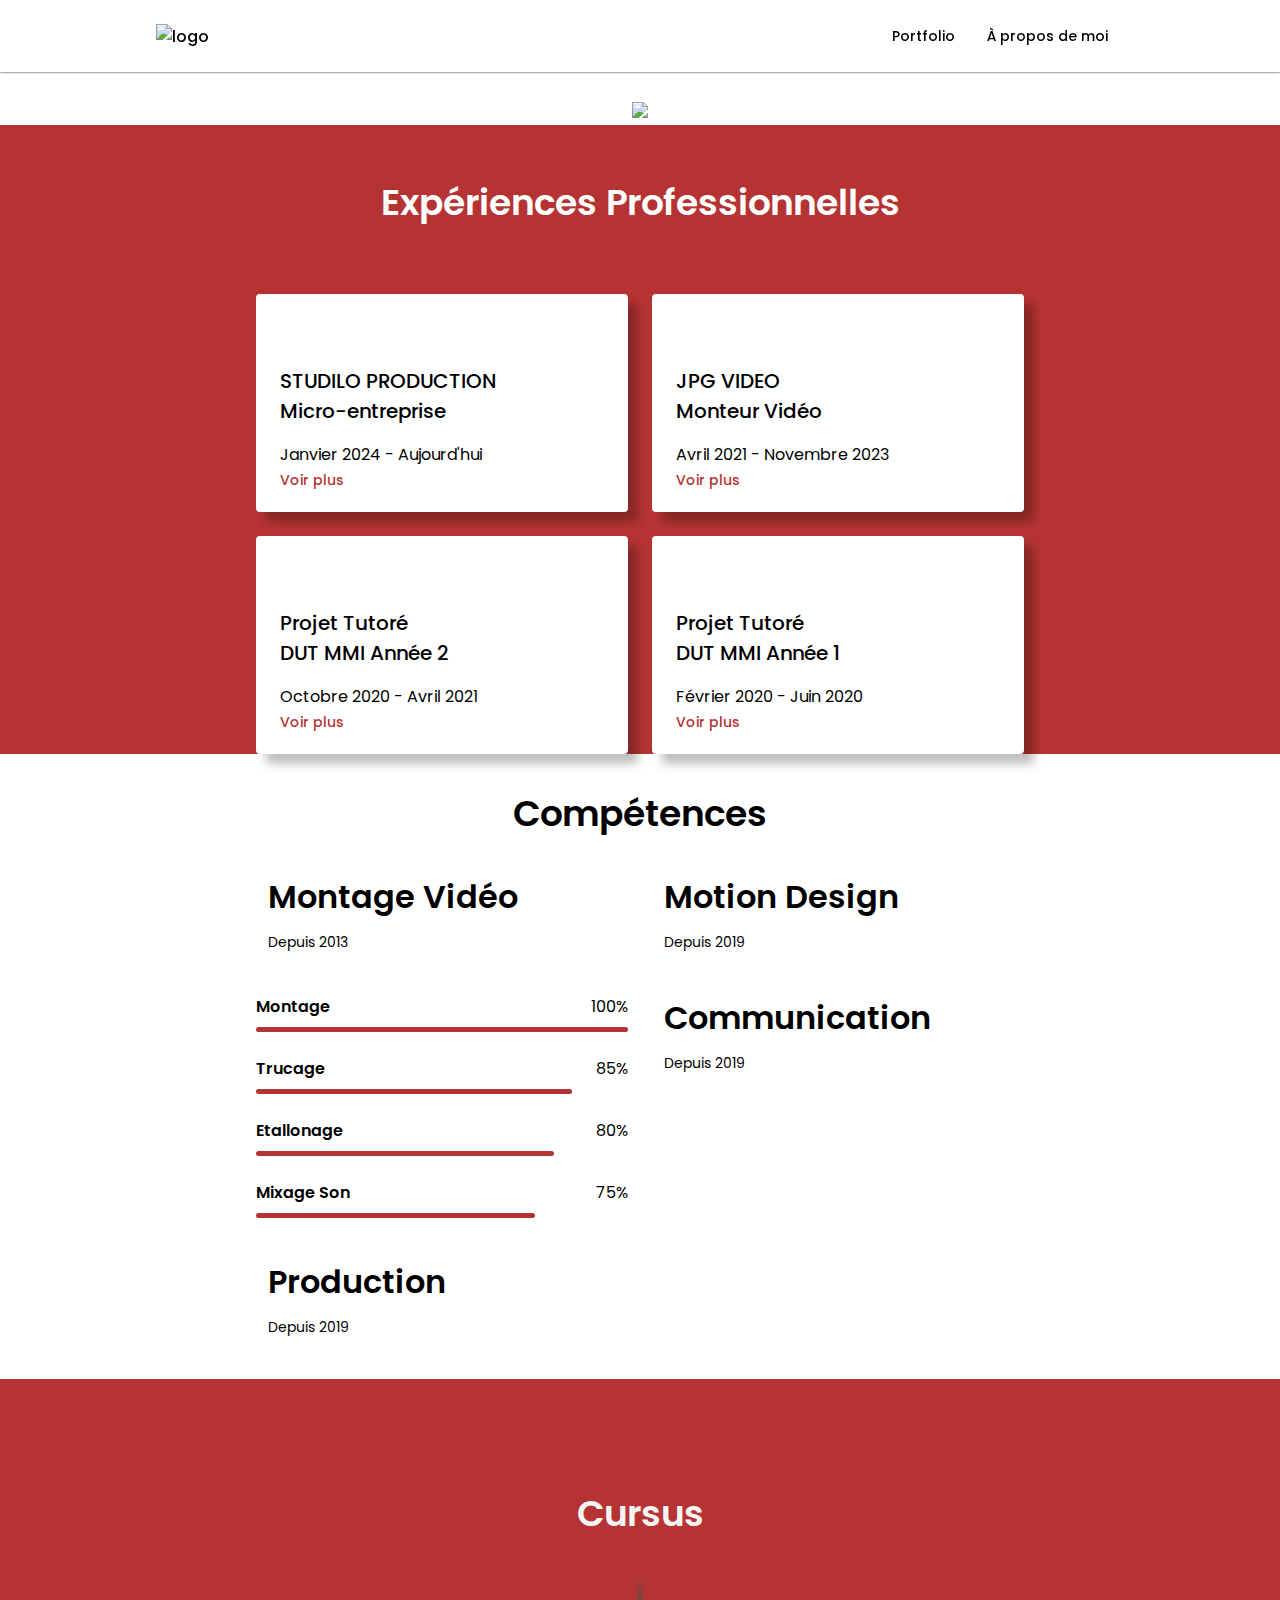
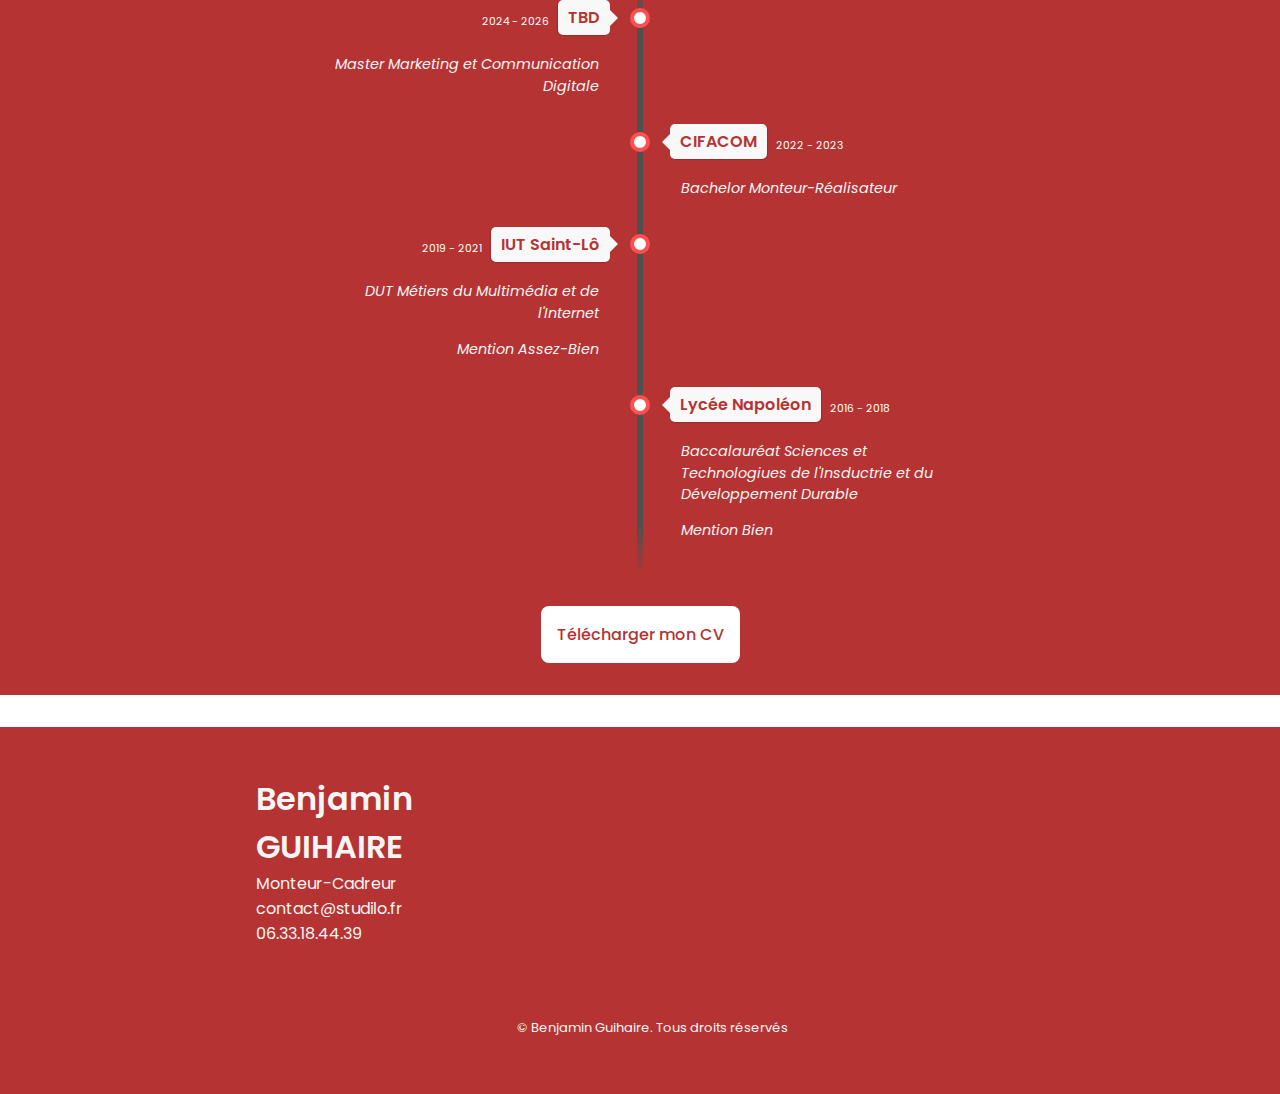
==== Apropos.html @ ee49d848 "Add files via upload" ====
<!DOCTYPE html>
    <html lang="en">
    <head>
        <meta charset="UTF-8">
        <meta name="viewport" content="width=device-width, initial-scale=1.0">

        <!--==================== UNICONS ====================-->
        <link rel="stylesheet" href="https://unicons.iconscout.com/release/v4.0.0/css/line.css">
        <link rel="shortcut icon" href="assets/img/G%20png.png">
        <!--==================== SWIPER CSS ====================-->
        <link rel="stylesheet" href="assets/css/swiper-bundle.min.css">
        
        <!--==================== CSS ====================-->
        <link rel="stylesheet" href="assets/css/styles.css">

        <title>Benjamin GUIHAIRE</title>
        <meta name="google-site-verification" content="3dPWBVXXJcihl1GOWgWyVdkWzrX-aEIt9jBqLULR-B0" />
    </head>
    <body>
        <!--==================== HEADER ====================-->
        <header class="header" id="header">
            <nav class="nav container">
                
                <a href="index.html" class="nav__logo"><img src="assets/img/G%20noir.png" alt="logo" width=15% height=15%></a>

                <div class="nav__menu" id="nav-menu">
                    <ul class="nav__list grid">
                    <li class="nav__item">
                        <a href="index.html" class="nav__link">
                            <i class="uil uil-file-alt nav__icon"></i> Portfolio
                        </a>
                    </li> 
                    <li class="nav__item">
                        <a href="Apropos.html" class="nav__link">
                            <i class="uil uil-flask nav__icon"></i> À propos de moi
                        </a>
                    </li>       
                    </ul>
                    <i class="uil uil-times nav__close" id="nav-close"></i>
                </div>

                <div class="nav__btns">
                    <div class="nav__toggle" id="nav-toggle">
                        <i class="uil uil-apps"></i>
                    </div>
                </div>
            </nav>
        </header>

        <!--==================== MAIN ====================-->
        <main class="main"> 
            <!--==================== HOME ====================-->
            
            <section class="home section" id="home">
                <div class="home__img">
                    <img src="assets/img/BANNIERE%20ROUGE%202.png"/>  
                </div>
            </section>
             <!--==================== EXPERIENCE ====================-->
            <section class="experience__section" id="experiences">
            </section>
            <section class="experience__section__2" id="exp" style="padding-top: 50px;">
                <h2 class="experience__section__title">Expériences Professionnelles </h2>
                <span class="section__subtitle"> </span>
                <div class="experiences__container container grid">
                    <!--================ EXP1 =================-->
                    
                    <div class="experiences__content">
                        <div>
                            <i class="uil uil-desktop experiences__icon"></i>
                            <h3 class="experiences__title">STUDILO PRODUCTION <br>Micro-entreprise</h3>
                            <span class="experiences__title2">Janvier 2024 - Aujourd'hui</span>
                        </div>
                        
                        <span class="button button--flex button--small button--link experiences__button">
                        Voir plus
                            <i class="uil uil-arrow-right button__icon"></i>
                        </span>
                        
                        <div class="experiences__modal">
                            <div class="experiences__modal-content">
                            <h4 class="experiences__modal-title">
                                STUDILO PRODUCTION</h4>
                            <i class="uil uil-times experiences__modal-close"></i>
                                
                            <ul class="experience__modal-experiences grid">
                            
                                <li class="experience__modal-experiences">
                                    <i class="uil uil-bag experiences__modal-icon"></i>Activité
                                    <p>&emsp;• Développement de mon auto-entreprise axé sur les réalisations
                                    <p>&emsp;&ensp;&nbsp;audiovisuelles pour les entreprises et institutions</p>    
                                    
                                </li>
                                <li class="experience__modal-expreriences">
                                    <i class="uil uil-clipboard-alt experiences__modal-icon"></i>Mes Prestations
                                    
                                    <p>&emsp;• Montage Vidéo</p>
                                    <p>&emsp;&emsp;(Dérushage, Montage, Étalonnage, Mixage...)</p>
                                    <p>&emsp;</p>
                                    <p>&emsp;• Cadrage et Prise Son</p>
                                    <p>&emsp;</p>
                                    <p>&emsp;• Animation en Motion Design</p>
                                    <p>&emsp;&emsp;(Vidéo, Transition, Logo)</p>
                                    <p>&emsp;</p>
                                    <p>&emsp;• Vidéos et Sites 360°</p>
                                    <p>&emsp;&emsp;(Assemblage, Montage, Étalonnage)...</p>
                                    <p>&emsp;</p>
                                    <p>&emsp;• Retouches Photos et Vidéos</p>
                                </li>
                                <li class="experience__modal-expreriences">
                                    <div>
                                     <a href="https://www.linkedin.com/company/studilo-production/?viewAsMember=true" target="_blank"> <button class="button button--flex"> STUDILO</button></a>
                                    </div>
                                </li>
                            </ul> 
                            </div>
                        </div>
                        
                    </div>   
                    
                    <!--================ EXP2 =================-->
                    <div class="experiences__content">
                        <div>
                            <i class="uil uil-film experiences__icon"></i>
                            <h3 class="experiences__title">JPG VIDEO<br>Monteur Vidéo</h3>
                            <span class="experiences__title2">Avril 2021 - Novembre 2023</span>
                        </div>
                        
                        <span class="button button--flex button--small button--link experiences__button">
                        Voir plus
                            <i class="uil uil-arrow-right button__icon"></i>
                        </span>
                        
                        <div class="experiences__modal">
                            <div class="experiences__modal-content">
                            <h4 class="experiences__modal-title">
                                Monteur Vidéo <br> JPG VIDEO</h4>
                            <i class="uil uil-times experiences__modal-close"></i>
                                
                            <ul class="experience__modal-experiences grid">
                                <li class="experience__modal-experiences">
                                    <i class="uil uil-user experiences__modal-icon"></i>Entreprise
                                    <p>&emsp;• JPG VIDEO</p> 
                                </li>
                                <li class="experience__modal-experiences">
                                    <i class="uil uil-bag experiences__modal-icon"></i>Activité de l'entreprise
                                    <p>&emsp;• Conseil en conception et de réalisation de contenus audiovisuels</p> 
                                    <p>&emsp;&ensp;&nbsp;pour les entreprises, les fondations et les collectivités.</p>
                                </li>
                                <li class="experience__modal-experiences">
                                    <i class="uil uil-clipboard-alt experiences__modal-icon"></i>Mes Rôles
                                    
                                    <p>&emsp;• Responsable des projets de vidéo 360°</p>
                                    <p>&emsp;• Monteur Vidéo</p>
                                    <p>&emsp;• Monteur Truquiste</p>
                                    <p>&emsp;• Motion Designer</p>
                                    <p>&emsp;• Assistant de Production</p>
                                    <p>&emsp;• Photographe Retoucheur</p>
                                </li>
                                <li class="experience__modal-expreriences">
                                    <div>
                                     <a href="https://www.jpgvideo.com/" target="_blank"> <button class="button button--flex">JPG VIDEO</button></a>
                                    </div>
                                </li>
                            </ul> 
                            </div>
                        </div>
                        
                    </div>
                     
                    <!--================ EXP3 =================-->
                    <div class="experiences__content">
                        <div>
                            <i class="uil uil-award experiences__icon"></i>
                            <h3 class="experiences__title">Projet Tutoré  <br>DUT MMI Année 2</h3>
                            <span class="experiences__title2">Octobre 2020 - Avril 2021</span>
                        </div>
                        <span class="button button--flex button--small button--link experiences__button">
                        Voir plus
                            <i class="uil uil-arrow-right button__icon"></i>
                        </span>
                        
                        <div class="experiences__modal">
                            <div class="experiences__modal-content">
                            <h4 class="experiences__modal-title">
                                Projet Tuturé <br> DUT MMI2</h4>
                            <i class="uil uil-times experiences__modal-close"></i>
                                
                            <ul class="experience__modal-experiences grid">
                                <li class="experience__modal-experiences">
                                    <i class="uil uil-user experiences__modal-icon"></i>Client
                                    <p>&emsp;• Université de Caen - Normandie, France</p>
                                    <p>&emsp;• Université de Belgrade, Serbie</p>
                                    <p>&emsp;• Université de Skopje, Macédoine du Nord</p>
                                    <p>&emsp;• l'ALDA de Skopje, Macédoine du Nord</p>
                                </li>
                                <li class="experience__modal-experiences">
                                    <i class="uil uil-bookmark experiences__modal-icon"></i>Projet
                                    <p>&emsp;• Developing Applied Foreign Language Skills (DAFLS)</p>
                                </li>
                                <li class="experience__modal-experiences">
                                    <i class="uil uil-clipboard-alt experiences__modal-icon"></i>Mes Rôles
                                    <p>&emsp;• Monteur Vidéo</p>
                                    <p>&emsp;• Motion Designer</p>
                                </li>
                                <li class="experience__modal-expreriences">
                                    <div>
                                     <a href="https://www.alda-europe.eu/fr/developing-applied-foreign-language-skills/" target="_blank"> <button class="button button--flex">DAFLS</button></a>
                                    </div>
                                </li>
                            </ul> 
                            </div>
                        </div>
                        
                    </div> 
                    <!--================ EXP4 =================-->
                    <div class="experiences__content">
                        <div>
                            <i class="uil uil-award-alt experiences__icon"></i>
                            <h3 class="experiences__title">Projet Tutoré <br>DUT MMI Année 1</h3>
                            <span class="experiences__title2">Février 2020 - Juin 2020</span>
                        </div>
                        
                        <span class="button button--flex button--small button--link experiences__button">
                        Voir plus
                            <i class="uil uil-arrow-right button__icon"></i>
                        </span>
                        
                        <div class="experiences__modal">
                            <div class="experiences__modal-content">
                            <h4 class="experiences__modal-title">
                                Projet Tutoré <br> DUT MMI Année 1</h4>
                            <i class="uil uil-times experiences__modal-close"></i>
                                
                            <ul class="experience__modal-experiences grid">
                                <li class="experience__modal-experiences">
                                    <i class="uil uil-bookmark experiences__modal-icon"></i>Projet
                                    <p>&emsp;• Création d'une Agence de Communication fictive</p>
                                </li>
                                <li class="experience__modal-experiences">
                                    <i class="uil uil-user experiences__modal-icon"></i>Entreprise
                                    <p>&emsp;• SIDEKICK</p> 
                                </li>
                                <li class="experience__modal-experiences">
                                    <i class="uil uil-clipboard-alt experiences__modal-icon"></i>Mon Rôle
                                    <p>&emsp;• Chef de Projet</p>
                                    <p>&emsp;• Monteur Vidéo</p>
                                    <p>&emsp;• Motion Designer</p>
                                    <p>&emsp;• Infographiste</p>
                                </li>
                                <li class="experience__modal-expreriences">
                                    <div>
                                     <a href="https://www.youtube.com/watch?v=nSsGCMcbLfk" target="_blank"> <button class="button button--flex">SIDEKICK</button></a>
                                    </div>
                                </li>
                                
                            </ul> 
                            </div>
                        </div>
                        
                    </div> 
                </div>
            </section> 

           
            <!--==================== SKILLS ====================-->
    
               
                <section class="skills section" id="skills">   
                </section>
            
                 <section>
                    <h2 class="section__title">Compétences</h2>
                </section>
                <section>
                    <div class="skills__container container grid">
                        <div>
                            <!--==================== SKILLS  1====================-->
                            <div class="skills__content skills__open">
                                <div class="skills__header">
                                    <i class="uil uil-airplay skills__icon"></i>

                                    <div>
                                        <h1 class="skills__titles">Montage Vidéo</h1>
                                        <span class="skills__subtitle">Depuis 2013</span>
                                    </div>
                                    <i class="uil uil-angle-down skills__arrow"></i>
                                </div>

                                <div class="skills__list grid">
                                    <div class="skills__data">
                                        <div class="skills__titles">
                                            <h3 class="skills__name">Montage</h3>
                                            <span class="skills__number">100%</span>
                                        </div>
                                        <div class="skills__bar">
                                            <span class="skills__percentage skills__montage"></span>
                                        </div>
                                    </div>
                                    
                                    <div class="skills__data">
                                        <div class="skills__titles">
                                            <h3 class="skills__name">Trucage</h3>
                                            <span class="skills__number">85%</span>
                                        </div>
                                        <div class="skills__bar">
                                            <span class="skills__percentage skills__trucage"></span>
                                        </div>
                                    </div>
                                    
                                    <div class="skills__data">
                                        <div class="skills__titles">
                                            <h3 class="skills__name">Etallonage</h3>
                                            <span class="skills__number">80%</span>
                                        </div>
                                        <div class="skills__bar">
                                            <span class="skills__percentage skills__etallo"></span>
                                        </div>
                                    </div>
                                    
                                    <div class="skills__data">
                                        <div class="skills__titles">
                                            <h3 class="skills__name">Mixage Son</h3>
                                            <span class="skills__number">75%</span>
                                        </div>
                                        <div class="skills__bar">
                                            <span class="skills__percentage skills__mixson"></span>
                                        </div>
                                    </div>
                                </div>
                            </div>
                            
                            
                            
     <!--==================== SKILLS  2====================-->
                            
                            <div class="skills__content skills__close">
                                <div class="skills__header">
                                    <i class="uil uil-camera skills__icon"></i>

                                    <div>
                                        <h1 class="skills__titles">Production</h1>
                                        <span class="skills__subtitle">Depuis 2019</span>
                                    </div>
                                    <i class="uil uil-angle-down skills__arrow"></i>
                                </div>

                                <div class="skills__list grid">
                                     <div class="skills__data">
                                        <div class="skills__titles">
                                            <h3 class="skills__name">Réalisation</h3>
                                            <span class="skills__number">85%</span>
                                        </div>
                                        <div class="skills__bar">
                                            <span class="skills__percentage skills__real"></span>
                                        </div>
                                    </div>
                                    
                                    <div class="skills__data">
                                        <div class="skills__titles">
                                            <h3 class="skills__name">Prise Son</h3>
                                            <span class="skills__number">90%</span>
                                        </div>
                                        <div class="skills__bar">
                                            <span class="skills__percentage skills__son"></span>
                                        </div>
                                    </div>

                                    <div class="skills__data">
                                        <div class="skills__titles">
                                            <h3 class="skills__name">Cadrage</h3>
                                            <span class="skills__number">80%</span>
                                        </div>
                                        <div class="skills__bar">
                                            <span class="skills__percentage skills__vid"></span>
                                        </div>
                                    </div>

                                     <div class="skills__data">
                                        <div class="skills__titles">
                                            <h3 class="skills__name">Éclairage</h3>
                                            <span class="skills__number">80%</span>
                                        </div>
                                        <div class="skills__bar">
                                            <span class="skills__percentage skills__lum"></span>
                                        </div>
                                    </div>
                                </div>
                            </div>
                        </div>
                        
      <!--==================== SKILLS  3====================-->
                        
                        <div>
                             <div class="skills__content skills__close">
                                <div class="skills__header">
                                    <i class="uil uil-edit-alt skills__icon"></i>

                                    <div>
                                        <h1 class="skills__titles">Motion Design</h1>
                                        <span class="skills__subtitle">Depuis 2019</span>
                                    </div>
                                    <i class="uil uil-angle-down skills__arrow"></i>
                                </div>

                                <div class="skills__list grid">
                                    <div class="skills__data">
                                        <div class="skills__titles">
                                            <h3 class="skills__name">Illustration Web</h3>
                                            <span class="skills__number">90%</span>
                                        </div>
                                        <div class="skills__bar">
                                            <span class="skills__percentage skills__ill"></span>
                                        </div>
                                    </div>

                                    <div class="skills__data">
                                        <div class="skills__titles">
                                            <h3 class="skills__name">Vectorisation</h3>
                                            <span class="skills__number">90%</span>
                                        </div>
                                        <div class="skills__bar">
                                            <span class="skills__percentage skills__vecto"></span>
                                        </div>
                                    </div>

                                    <div class="skills__list grid">
                                    <div class="skills__data">
                                        <div class="skills__titles">
                                            <h3 class="skills__name">Animation</h3>
                                            <span class="skills__number">75%</span>
                                        </div>
                                        <div class="skills__bar">
                                            <span class="skills__percentage skills__anim"></span>
                                        </div>
                                    </div>
                                </div>
                            </div>
                            </div>
    <!--==================== SKILLS  4 ====================-->
                        
                        <div>
                             <div class="skills__content skills__close">
                                <div class="skills__header">
                                    <i class="uil uil-phone-volume skills__icon"></i>

                                    <div>
                                        <h1 class="skills__titles">Communication</h1>
                                        <span class="skills__subtitle">Depuis 2019</span>
                                    </div>
                                    <i class="uil uil-angle-down skills__arrow"></i>
                                </div>

                                <div class="skills__list grid">
                                    <div class="skills__data">
                                        <div class="skills__titles">
                                            <h3 class="skills__name">Rédaction</h3>
                                            <span class="skills__number">95%</span>
                                        </div>
                                        <div class="skills__bar">
                                            <span class="skills__percentage skills__redac"></span>
                                        </div>
                                    </div>

                                    <div class="skills__data">
                                        <div class="skills__titles">
                                            <h3 class="skills__name">Community Manager</h3>
                                            <span class="skills__number">90%</span>
                                        </div>
                                        <div class="skills__bar">
                                            <span class="skills__percentage skills__cmtymang"></span>
                                        </div>
                                    </div>

                                    <div class="skills__list grid">
                                    <div class="skills__data">
                                        <div class="skills__titles">
                                            <h3 class="skills__name">Relation Client</h3>
                                            <span class="skills__number">85%</span>
                                        </div>
                                        <div class="skills__bar">
                                            <span class="skills__percentage skills__rela"></span>
                                        </div>
                                    </div>
                                </div>
                            </div>
                            </div>
                        </div>
                     </div>
                        
                        
                    </div>
                </section>

             <!--==================== ABOUT ====================-->
            <section class="about section" id="about">
               <span class="skills__subtitle"> </span>
                <h5 class="section__title">Mon </h5>
                <h2 class="section__title">Cursus</h2>
                

                
                    <!-- The Timeline -->

            <ul class="timeline">

                <!-- Item 0 -->
                <li>
                    <div class="direction-l">
                        <div class="flag-wrapper">
                            
                            <span class="flag"> TBD </span></a>
                            <span class="time-wrapper"><span class="time">2024 - 2026</span></span>
                        </div>
                        <div class="desc">Master Marketing et Communication Digitale </div>
                    </div>
                </li>
                
                
                <!-- Item 1 -->
                <li>
                    <div class="direction-r">
                        <div class="flag-wrapper">
                            <a href="https://www.cifacom.com/" target="_blank">
                            <span class="flag"> CIFACOM </span></a>
                            <span class="time-wrapper"><span class="time">2022 - 2023</span></span>
                        </div>
                        <div class="desc">Bachelor Monteur-Réalisateur</div>
                    </div>
                </li>
            
                <!-- Item 2 -->
                <li>
                    <div class="direction-l">
                        <div class="flag-wrapper" >
                            <a href="https://www.stlo.unicaen.fr/mmi/" target="_blank"><span class="flag" >IUT Saint-Lô</span></a>
                            <span class="time-wrapper"><span class="time">2019 - 2021</span></span>
                        </div>
                        <div class="desc">DUT Métiers du Multimédia et de l'Internet</div>
                        <div class="desc">Mention Assez-Bien </div>
                    </div>
                </li>

                <!-- Item 3 -->
                <li>
                    <div class="direction-r">
                        <div class="flag-wrapper">
                            <a href="https://napoleon.etab.ac-caen.fr/" target="_blank"><span class="flag" >Lycée Napoléon</span></a>
                            <span class="time-wrapper"><span class="time">2016 - 2018</span></span>
                        </div>
                        <div class="desc">Baccalauréat Sciences et Technologiues de l'Insductrie et du Développement Durable</div>
                        <div class="desc">Mention Bien</div>
                    </div>
                </li>
                            
                
            
            </ul>

            <div class="about__buttons" id="boutoncv">
                <a download="" target="_blank" href="assets/pdf/CV%20BENJAMIN%20GUIHAIRE.pdf"  class="button button--flex">
                   Télécharger mon CV<i class="uil uil-file-download"></i>
               </a>
            </div>
            
                
            </section>
   
           
            <!--==================== FOOTER ====================-->
    <section class="contact section" id="contact" style="padding-bottom: 0px;">
        <footer class="footer">
            <div class="footer__bg">
                <div class="footer__container container grid">
                    <div>
                        <h1 class="footer__title">Benjamin GUIHAIRE</h1>
                        <span class="footer__subtitle">Monteur-Cadreur</span><br>
                        <span class="footer__subtitle">contact@studilo.fr</span><br>
                        <span class="footer__subtitle">06.33.18.44.39</span>
                    </div>

                    <ul class="footer__links"></ul>
                    <div class="footer__socials">
                        <a href="https://www.linkedin.com/in/benjamin-guihaire-%F0%9F%8E%AC-015bab1bb/" class="footer__social" target="_blank"><i class="uil uil-linkedin"></i></a>
                        <a href="https://www.youtube.com/channel/UCb7pRp6qqzzgI3dgCFYlT8A" class="footer__social" target="_blank"><i class="uil uil-youtube"></i></a>
                        
                    </div>
                </div>
                <p class="footer__copy">&#169; Benjamin Guihaire. Tous droits réservés </p>
            </div>
        </footer>
    </section>
</main>
        <!--==================== SCROLL TOP ====================-->
        

        <!--==================== SWIPER JS ====================-->
        <script src="assets/js/swiper-bundle.min.js"></script>

        <!--==================== MAIN JS ====================-->
        <script src="assets/js/main.js"></script>
    </body>
</html>
---- assets/css/styles.css ----
/*==================== GOOGLE FONTS ====================*/
 
@import url('https://fonts.googleapis.com/css2?family=Poppins:wght@400;500;600&display=swap');


/*==================== VARIABLES CSS ====================*/
:root {
    --header-height: 3rem ;

    /*========== Colors ==========*/
    /* Change favorite color */
    --hue-color: rgb(181, 51, 51);
    /* HSL color mode */
    --first-color: rgb(181, 51, 51);
    --first-color-second:  hsl(var(--hue-color), 69%, 61%);
    --first-color-alt: rgb(250,51,51);
    --first-color-lighter: hsl(var(--hue-color), 92%, 85%);
    --title-color: hsl(var(--hue-color), 8%, 15%);
    --text-color: hsl(var(--hue-color), 8%, 45%);
    --text-color-light: hsl(var(--hue-color), 8%, 65%);
    --input-color: hsl(var(--hue-color), 70%, 96%);
    --body-color: hsl(var(--hue-color), 60%, 9%);
    --container-color: #fff;

    /*========== Font and typography ==========*/
    --body-font: 'Poppins', sans-serif;;

    /* .5rem = 8px, 1rem = 16px, 1.5rem = 24px ... */
    --big-font-size: 2rem;
    --h1-font-size: 1.5rem;
    --h2-font-size: 1.25rem;
    --h3-font-size: 1.125rem;
    --normal-font-size: .938rem;
    --small-font-size: .813rem;
    --smaller-font-size: .75rem;

    /*========== Font weight ==========*/
    --font-medium: 500;
    --font-semi-bold: 600;

    /*========== Margenes Bottom ==========*/
    /* .25rem = 4px, .5rem = 8px, .75rem = 12px ... */
    --mb-0-25: .25rem;
    --mb-0-5: .5rem;
    --mb-0-75: .75rem;
    --mb-1: 1rem;
    --mb-1-5: 1.5rem;
    --mb-2: 2rem;
    --mb-2-5: 2.5rem;
    --mb-3: 3rem;

    /*========== z index ==========*/
    --z-tooltip: 10;
    --z-fixed: 100;
    --z-modal: 1000;
}

/* Font size for large devices */
@media screen and (min-width: 968px) {
    :root {
        --big-font-size: 3rem;
        --h1-font-size: 2.25rem;
        --h2-font-size: 1.5rem;
        --h3-font-size: 1.25rem;
        --normal-font-size: 1rem;
        --small-font-size: .875rem;
        --smaller-font-size: .813rem;
    }
}

/*========== Variables Dark theme ==========*/


/*========== Button Dark/Light ==========*/


/*==================== BASE ====================*/
*{
    box-sizing: border-box;
    padding: 0;
    margin: 0;
}

html {
    scroll-behavior: smooth;
}

body {
    margin: 0 0 var(--header-height)0;
    font-family: var(--body-font);
    font-size: var (--normal-font-size);
    background-color: var(--body-color);
    color: var(--text-color);
}

h1,h2,h3,h4 {
    color: var(--title-color);
    font-weight: var(--font-semi-bold);
}

h5 {
    color: rgb(151, 51, 51, 0)
    
}

h6 {
    color: rgb(151, 51, 51, 0)
}

ul {
    list-style: none ;
}



img {
    max-width: 100%;
    height: auto;
}

/*==================== REUSABLE CSS CLASSES ====================*/
.section{
    padding: 2rem 0 4rem;
}

.section__title{
    font-size: var(--h1-font-size);
}

.section__subtitle{
    display: block;
    font-size: var(--small-font-size);
    margin-bottom: var(--mb-3);
}

.section__title,
.section__subtitle{
    text-align: center;
}
/*==================== LAYOUT ====================*/
.container{
    max-width: 768px;
    margin-left: var(--mb-1-5);
    margin-right: var(--mb-1-5);
}

.grid{
    display: grid;
    gap: 1.5rem;
}

.header {
    width: 100%;
    position: fixed;
    bottom: 0%;
    left: 0;
    z-index: var(--z-fixed);
    background-color: white;
}
/*==================== NAV ====================*/
.nav{
    max-width: 968px;
    height: var(--header-height);
    display: flex;
    justify-content: space-between;
    align-items: center;
}


.nav__logo,
.nav__toggle {
    color: var(--title-color);
    font-weight: var(--font-medium);
}

.nav__logo:hover {
    color: var(--first-color);
}

.nav__toggle{
    font-size: 1.1rem;
    cursor: pointer;
}

.nav__toggle:hover{
    color: var(--first-color);
}

@media screen and (max-width:767px){
    .nav__menu{
        position:fixed;
        bottom: -100%;
        left: 0;
        width: 100%;
        background-color: var(--body-color);
        padding: 2rem 1.5rem 4rem;
        box-shadow: 0 -1px 4px rgba(0,0,0,.15);
        border-radius: 1.5rem 1.5rem 0 0;
        transition: .3s; 
        background-color: white;
    }
}

.nav__list{
    grid-template-columns: repeat(3, 1fr);
    gap: 2rem;

}
.nav__link{
    display: flex;
    flex-direction: column;
    align-items: center;
    font-size: var(--small-font-size);
    color: var(--title-color);
    font-weight: var(--font-medium)
}

.nav__link:hover{
    color: var(--first-color);
}

.nav__icon {
    font-size: 1.2rem;
}

.nav__close{
    position: absolute;
    right: 1.3rem;
    bottom: .5rem;
    font-size: 1.5rem;
    cursor: pointer;
    color: var(--first-color);
}

.nav__close:hover{
    color:var(--first-color-alt) ;
}
/* show menu */
.show-menu{
    bottom: 0;
}

/* Active link */


/* Change background header */


/*==================== HOME ====================*/
#home{
    padding-bottom: 0;
}

#vague{
    width: 100%;
    box-shadow: 0px 7px 0px rgb(181, 51, 51);
     
}   

.home__container{
    gap: 1rem;
}

.home__content{
    grid-template-columns: .5fr 3fr;
    padding-top: 3.5rem;
    align-items: center;

}

.home__display{
    display: grid;
    grid-template-columns: max-content;
    row-gap: 1rem;
}

.home__social-icon{
    font-size: 1.25rem;
    color: var(--first-color);
}
.home__social-icon:hover{
    color: var(--first-color-alt);
}

.home__blob{
    width: 200px;
    fill: var(--first-color);
}

.home__blob-img{
  width: 350px;  
}

.home__data{
    grid-column: 1/3;
}

.home__title{
    font-size: var(--big-font-size);
}

.home__subtitle{
    font-size: var(--h3-font-size);
    color: var(--text-color);
    font-weight: var(--font-medium);
    margin-bottom: var(--mb-0-75) ;
}

.home__description{
    margin-bottom: var(--mb-2);
}

.home__scroll{
    display: none;
}

.home__scroll-button{
    color: var(--first-color);
    transition: .3s;
}

.home__scroll-button:hover{
    transform: translateY(.25rem);
}

.home__scroll-mouse{
    font-size: 2rem;
}

.home__scroll-name{
    font-size: var(--small-font-size);
    color: var(--title-color);
    font-weight: var(--font-medium);
    margin-right: var(--mb-0-25);
}

.home__scroll-arrow{
    font-size: 1.25rem;
    
}

.uil-linkedin-alt{
    border: .13rem;
    border-style: solid;
    padding: .5rem;
    padding-top: .2rem;
    padding-bottom: .2rem;
}

.uil-linkedin-alt:hover{
    background-color: rgb(181, 51, 51);
}

/*==================== BUTTONS ====================*/
.button{
    display: inline-block;
    background-color:white;
    color: rgb(181, 51, 51);
    padding: 1rem;
    border-radius: .5rem;
    font-weight: var(--font-medium);
}

.button:hover{
    background-color:rgb(181, 51, 51);
    color:white;
    animation: fadeIn 5s;
    
}

.button__icon{
    font-size: 1.25rem;
    margin-left: var(--mb-0-5);
    transition: .3s;
}

.button--flex{
    display: inline-flex;
    align-items: center;
}

.button--small{
    padding: .75rem 1rem;
}

.button--link{
    padding: 0;
    background-color: transparent;
    color: var(--first-color);
}

.button--link:hover{
    background-color: rgb(181, 51, 51);
    color: white;
}

.uil-message{
    padding-left: .5rem;
}
.home__scroll-button{
    padding-left: 2%;
} 
/*==================== ABOUT ====================*/
.about__img{
    width: 400px;
    height: auto;
    border-radius: .5rem;
    justify-self: center;
    align-self: center;
}

.about__description{
    text-align: center;
    margin-bottom: var(--mb-2-5);
}

.about__info{
    display: flex;
    justify-content: space-evenly;
    margin-bottom: var(--mb-2-5);
}

.about__info-title{
    font-size: var(--h2-font-size);
    font-weight: var(--font-semi-bold);
    color: var(--title-color);
}

.about__info-name{
    font-size: var(--small-font-size);
}

.about__info-title,
.about__info-name{
    display: block;
    text-align: center;
}

.about__buttons{
    display: flex;
    justify-content: center;
}

.about{
    color: whitesmoke;
    background-color: rgb(181, 51, 51);
}

.about__section{
    color: whitesmoke;
    background-color: rgb(181, 51, 51);
}
  
  /* ================ The Timeline ================ */
  
  .timeline {
    position: relative;
    width: 660px;
    margin: 0 auto;
    margin-top: 20px;
    padding: 1em 0;
    list-style-type: none;
  }
  
  .timeline:before {
    position: absolute;
    left: 50%;
    top: 0;
    content: ' ';
    display: block;
    width: 6px;
    height: 100%;
    margin-left: -3px;
    background: rgb(80,80,80);
    background: -moz-linear-gradient(top, rgba(80,80,80,0) 0%, rgb(80,80,80) 8%, rgb(80,80,80) 92%, rgba(80,80,80,0) 100%);
    background: -webkit-gradient(linear, left top, left bottom, color-stop(0%,rgba(30,87,153,1)), color-stop(100%,rgba(125,185,232,1)));
    background: -webkit-linear-gradient(top, rgba(80,80,80,0) 0%, rgb(80,80,80) 8%, rgb(80,80,80) 92%, rgba(80,80,80,0) 100%);
    background: -o-linear-gradient(top, rgba(80,80,80,0) 0%, rgb(80,80,80) 8%, rgb(80,80,80) 92%, rgba(80,80,80,0) 100%);
    background: -ms-linear-gradient(top, rgba(80,80,80,0) 0%, rgb(80,80,80) 8%, rgb(80,80,80) 92%, rgba(80,80,80,0) 100%);
    background: linear-gradient(to bottom, rgba(80,80,80,0) 0%, rgb(80,80,80) 8%, rgb(80,80,80) 92%, rgba(80,80,80,0) 100%);
    
    z-index: 5;
  }
  
  .timeline li {
    padding: 1em 0;
  }
  
  .timeline li:after {
    content: "";
    display: block;
    height: 0;
    clear: both;
    visibility: hidden;
  }
  
  .direction-l {
    position: relative;
    width: 300px;
    float: left;
    text-align: right;
  }
  
  .direction-r {
    position: relative;
    width: 300px;
    float: right;
  }
  
  .flag-wrapper {
    position: relative;
    display: inline-block;
    text-align: center;
  }
  
  .flag {
    position: relative;
    display: inline;
    background: rgb(248,248,248);
    padding: 6px 10px;
    border-radius: 5px;
    color: rgb(181, 51, 51);
    font-weight: 600;
    text-align: left;
  }

  .flag:hover{
      background: rgb(0, 0, 0);
      color:white;
  }
  a:link { 
      text-decoration: none; 
  } 


  
  .direction-l .flag {
    -webkit-box-shadow: -1px 1px 1px rgba(0,0,0,0.15), 0 0 1px rgba(0,0,0,0.15);
    -moz-box-shadow: -1px 1px 1px rgba(0,0,0,0.15), 0 0 1px rgba(0,0,0,0.15);
    box-shadow: -1px 1px 1px rgba(0,0,0,0.15), 0 0 1px rgba(0,0,0,0.15);
  }
  
  .direction-r .flag {
    -webkit-box-shadow: 1px 1px 1px rgba(0,0,0,0.15), 0 0 1px rgba(0,0,0,0.15);
    -moz-box-shadow: 1px 1px 1px rgba(0,0,0,0.15), 0 0 1px rgba(0,0,0,0.15);
    box-shadow: 1px 1px 1px rgba(0,0,0,0.15), 0 0 1px rgba(0,0,0,0.15);
  }
  
  .direction-l .flag:before,
  .direction-r .flag:before {
    position: absolute;
    top: 50%;
    right: -40px;
    content: ' ';
    display: block;
    width: 12px;
    height: 12px;
    margin-top: -10px;
    background: #fff;
    border-radius: 10px;
    border: 4px solid rgb(255,80,80);
    z-index: 10;
  }
  
  .direction-r .flag:before {
    left: -40px;
  }
  
  .direction-l .flag:after {
    content: "";
    position: absolute;
    left: 100%;
    top: 50%;
    height: 0;
    width: 0;
    margin-top: -8px;
    border: solid transparent;
    border-left-color: rgb(248,248,248);
    border-width: 8px;
    pointer-events: none;
  }
  
  .direction-r .flag:after {
    content: "";
    position: absolute;
    right: 100%;
    top: 50%;
    height: 0;
    width: 0;
    margin-top: -8px;
    border: solid transparent;
    border-right-color: rgb(248,248,248);
    border-width: 8px;
    pointer-events: none;
  }
  
  .time-wrapper {
    display: inline;
    
    line-height: 1em;
    font-size: 0.66666em;
    color: rgb(250,80,80);
    vertical-align: middle;
  }
  
  .direction-l .time-wrapper {
    float: left;
  }
  
  .direction-r .time-wrapper {
    float: right;
  }
  
  .time {
    display: inline-block;
    padding: 4px 1px;
    background: rgb(181, 51, 51);
    margin: .5rem;
    color: white;
  }
  
  .desc {
    margin: 1em 0.75em 0 0;
    
    font-size: .9em;
    font-style: italic;
    line-height: 1.5em;
  }
  
  .direction-r .desc {
    margin: 1em 0 0 0.75em;
  }

  #boutoncv{
    display: flex;
    justify-content: center;
    margin-top: 2rem;
  }


  
  /* ================ Timeline Media Queries ================ */
  
  @media screen and (max-width: 660px) {
  
  .timeline {
      width: 100%;
      padding: 4em 0 1em 0;
  }
  
  .timeline li {
      padding: 2em 0;
  }
  
  .direction-l,
  .direction-r {
      float: none;
      width: 100%;
  
      text-align: center;
  }
  
  .flag-wrapper {
      text-align: center;
  }
  
  .flag {
      background: rgb(255,255,255);
      z-index: 15;
  }


  .direction-l .flag:before,
  .direction-r .flag:before {
    position: absolute;
    top: -30px;
      left: 50%;
      content: ' ';
      display: block;
      width: 12px;
      height: 12px;
      margin-left: -9px;
      background: #fff;
      border-radius: 10px;
      border: 4px solid rgb(255,80,80);
      z-index: 10;
  }
  
  .direction-l .flag:after,
  .direction-r .flag:after {
      content: "";
      position: absolute;
      left: 50%;
      top: -8px;
      height: 0;
      width: 0;
      margin-left: -8px;
      border: solid transparent;
      border-bottom-color: rgb(255,255,255);
      border-width: 8px;
      pointer-events: none;
  }
  
  .time-wrapper {
      display: block;
      position: relative;
      margin: 4px 0 0 0;
      z-index: 14;
  }
  
  .direction-l .time-wrapper {
      float: none;
  }
  
  .direction-r .time-wrapper {
      float: none;
  }
  
  .desc {
      position: relative;
      margin: 1em 0 0 0;
      padding: 1em;
      background: rgb(245,245,245);
      -webkit-box-shadow: 0 0 1px rgba(0,0,0,0.20);
      -moz-box-shadow: 0 0 1px rgba(0,0,0,0.20);
      box-shadow: 0 0 1px rgba(0,0,0,0.20);
      color: black;
    z-index: 15;
  }
  
  .direction-l .desc,
  .direction-r .desc {
      position: relative;
      margin: 1em 1em 0 1em;
      padding: 1em;
      z-index: 15;
  }

  .about h2 {
      color: white;
  }
  
  }
  
  
  

/*==================== SKILLS ====================*/
.skills__container{
    row-gap: 0;
}

.skills__header{
    display: flex;
    align-items: center;
    margin-bottom: var(--mb-2-5);
    cursor: pointer;
}

.skills__icon,
.skills__arrow{
    font-size: 2rem;
    color: var(--first-color);
}

.skills__icon{
    margin-right: var(--mb-0-75);
}

.skills__title{
    font-size: var(--h3-font-size);
}

.skills__subtitle{
    font-size: var(--small-font-size);
    color: var(--text-color-light);
}

.skills__arrow{
    margin-left: auto;
    transition: .4s;
}

.skills_list{
    row-gap: 1.5rem;
    padding-left: 2.7rem;
}

.skills__titles{
    display: flex;
    justify-content: space-between;
    margin-bottom: var(--mb-0-5);
}

.skills__name{
    font-size: var(--normal-font-size);
}

.skills__bar,
.skills__percentage{
    height: 5px;
    border-radius: .25rem;
}

.skills__bar{
    background-color: var(--first-color-lighter);
}

.skills__percentage{
    display: block;
    background-color: var(--first-color);
}
/* SKILLS MONTAGE VIDEO */

        .skills__montage{
            width: 100%;
        }

        .skills__trucage{
            width: 85%;
        }

        .skills__etallo{
            width: 80%;
        }

        .skills__mixson{
            width: 75%;
        }


/* SKILLS PRODUCTION */

        .skills__real{
            width: 85%;
        }

        .skills__son{
            width: 90%;
        }

        .skills__vid{
            width: 80%;
        }

        .skills__lum{
            width: 80%;
        }


/* SKILLS MOTION DESIGN */

        .skills__ill{
            width: 90%;
        }
        
        .skills__vecto{
            width: 90%;
        }

        .skills__anim{
            width: 75%;
        }


/* SKILLS COMMUNICATION */

        .skills__redac{
            width: 95%;
        }
        
        .skills__cmtymang{
            width: 90%;
        }

        .skills__rela{
            width: 85%;
        }



.skills__close .skills__list{
    height: 0;
    overflow: hidden;
}

.skills__open .skills__list{
    height: max-content;
    margin-bottom: var(--mb-2-5);
}

.skills__open .skills__arrow{
    transform: rotate(-180deg);
}


/*==================== EXPERIENCE ====================*/
.experience__section__title{
    color:white;
    font-size: var(--h1-font-size);
    text-align: center;
}

.experience__section__{
    background-color: rgb(181, 51, 51);
}

.experience__section__2{
    background-color: rgb(181, 51, 51);
}

.experiences__container{
    grid-gap: 1.5em;
    grid-template-columns: repeat(2, 1fr);
}

.experiences__content{
    position: relative;
    background-color: var(--container-color);
    padding: 3.5rem .5rem 1.25rem 1.5rem;
    border-radius: .25rem;
    box-shadow: 10px 10px 10px rgba(0,0,0,.25);
    transition: .3s;
}

.experiences__content:hover{
    box-shadow: 10px 10px 10px rgba(0,0,0,.65);
}

.experiences__icon{
    display: block;
    font-size: 1.5rem;
    color: var(--first-color);
    margin-bottom: var(--mb-1);   
}

.experiences__title{
    font-size: var(--h3-font-size);
    margin-bottom: var(--mb-1);
    font-weight: var(--font-medium);   
}

.experiences__button{
    cursor: pointer;
    font-size: var(--small-font-size);
}

.experiences__button:hover .button__icon{
    transform: translateX(.25rem);
}

.experiences__modal{
    position: fixed;
    top: 0;
    left: 0;
    right: 0;
    bottom: 0;
    background-color: rgba(0,0,0,.5);
    display: flex;
    align-items: center;
    justify-content: center;
    padding: 0 1rem;
    z-index: var(--z-modal);
    opacity: 0; 
    visibility: hidden;
    transition: .3s; 
}

.experiences__modal-content{
    position: relative;
    background-color: var(--container-color);
    padding: 1.5rem;
    border-radius: .5rem;
}

.experiences__modal-experiences{
    grid-row-gap: 1rem;
}

.experiences__modal-experiences{
    display: flex;
}

.experiences__modal-title{
    font-size: var(--h3-font-size);
    font-weight: var(--font-medium);
    margin-bottom: var(--mb-1-5);
}

.experiences__modal-close{
    position: absolute;
    top: 1rem;
    right: 1rem;
    font-size: 1.5rem;
    color: var(--first-color);
    cursor: pointer;
}

.experiences__modal-icon{
    color: var(--first-color);
    margin-right: var(--mb-0-25);
}
/* Active Modal */
.active-modal{
    opacity: 1;
    visibility: visible;
}

/*==================== PORTFOLIO ====================*/
.portfolio iframe {
    justify-self: center;
    border-radius: 15px;
    box-shadow: rgba(0, 0, 0, 0.35) 0px 5px 15px;
}

.resp-container { 
  position: relative; 
  overflow: hidden; 
  padding-top: 56.25%; 
}

.resp-iframe { 
  position: absolute; 
  top: 0; 
  left: 0; 
  width: 100%; 
  height: 100%; 
  border: 0; 
}


.portfolio h3{
    font-size: 30px;
}

.portfolio__container{
    overflow: initial;
}

.portfolio__button {
    justify-self: center;
}

.portfolio__data{
    justify-self: center;
}

.portfolio__content{
    padding: 0 1.5rem;
}

.portfolio__img{
    width: 256px;
    border-radius: .5rem;
    justify-self: center;
}

.portfolio__title{
    justify-self: center;
    font-size: var(--h3-font-size);
    margin-bottom: var(--mb-0-5);   
}

.portfolio__description{
    margin-bottom: var(--mb-0-75);
    justify-self: center;
}

.portfolio__button:hover .button__icon{
    transform: translateX(.25rem);
}

.swiper-button-prev::after,
.swiper-button-next::after{
    content: '';
}

.swiper-portfolio-icon{
    font-size: 2rem;
    color: var(--first-color);
}

.swiper-button-prev{
    left: -.95rem;
}

.swiper-button-next{
    right: -.95rem;
}

.swiper-container-horizontal > .swiper-pagination-bullets{
    bottom: -2.5rem;
}

.swiper-pagination-bullet-active{
    background-color: var(--first-color);
}

.swiper-button-prev,
.swiper-button-next,
.swiper-pagination-bullet{
    outline: none;
}
/*==================== ECART ====================*/
.portfolio {
    margin-top: 100px;
}

.experiences {
    margin-top: 100px;
    background-color: rgb(181, 51, 51);
}
.home {
    margin-top: 100px;
}
/*==================== CONTACT ME ====================*/


/*==================== FOOTER ====================*/
.footer{
    padding-top: 2rem;
    color: whitesmoke;
}

.footer a {
    color: whitesmoke;
}

.footer a:hover{
    color: rgb(0,0,0);
}

.footer h1{
    color: rgb(white);
}
.footer__container{
    row-gap: 3.5rem;
}

.footer__bg{
    background-color: rgb(181, 51, 51);
    padding: 2rem 0 3rem;
}

.footer__copy{
    padding-left: 1.5rem;
    font-size: var(--smaller-font-size);
    text-align: center;
    margin-top: var(--mb-3) ;
}

.footer__links{
    display: flex;
    flex-direction: column;
    row-gap: 1.5rem;
}

.footer__socials{
    font-size: 3.25rem;
    margin-right: var(--mb-1-5);
}

.footer__socials:hover{
    color: rgb(212, 73, 73);
}

/*========== SCROLL UP ==========*/


/* Show scroll */


/*========== SCROLL BAR ==========*/


/*==================== MEDIA QUERIES ====================*/
/* For small devices */
@media screen and (max-width : 350px){
    .container{
        margin-left: var(--mb-1);
        margin-right: var(--mb-1);
    }

    .nav__menu{
        padding: 2rem .25rem 4rem;
    }

    .nav__list{
        column-gap: 0;
    }

    .home__content{
        grid-template-columns: .25fr 3fr;
    }
    .home__blob{
        width: 180px;
    }

    .skills__title{
        font-size: var(--normal-font-size);
    }

    #vague{
        display: none;
        opacity: 0;
    }

}

/* For medium devices */
@media screen and (min-width: 568px){
    .home__content{
        grid-template-columns:max-content 1fr 1fr;
    }

    .home__data{
        grid-column: initial;
    }
    .home__img{
        order: 1;
        justify-self: center;
    }

    .about__container,
    .footer__container,
    .skills__container{
        grid-template-columns: repeat(2, 1fr);
    }

}

@media screen and (min-width:768px){
    .container{
        margin-left: auto;
        margin-right: auto;
    }

    body{
        margin: 0;
    }

    .section{
        padding: 0rem 0 2rem;
    }
    
    .section__title {
        margin-bottom: 2rem;
    }
    
    
    .section__subtitle{
        margin-bottom: 4rem;
    }

    .header{
        top: 0;
        bottom: initial;
        box-shadow: 0px 0.2px 2px black;
    }

    .header,
    .main,
    .footer__container{
        padding: 0 1rem;
    }

    .nav{
        height: calc(var(--header-height) + 1.5rem);
        column-gap: 1rem;
    }
    .nav__icon,
    .nav__close,
    .nav__toggle{
        display: none;
    }
    .nav__list{
        display: flex;
        column-gap: 2rem;
    }
    .nav__menu{
        margin-left: auto;
    }
    .change-theme{
        margin: 0;
    }

    .home__container{
        row-gap: 5rem;
    }
    .home__content{
        padding-top: 5.5rem;
        column-gap: 2rem;
    }

    .home__blob{
        width: 270px;
    }
    .home__scroll{
        display: block;
    }
    .home__scroll-button{
        margin-left: 3rem;
    }

    .about{
        background-color: rgb(181, 51, 51);
        padding-bottom: -30px;
        padding-top: 20PX;
    }
    .about__container{
        column-gap: 5rem;
    }
    .about__img{
        width: 350px;
    }
    .about__description{
        text-align: initial;
    }
    .about__info{
        justify-content: space-between;
    }
    .about__buttons{
        justify-content: initial;
    }

    .footer__container{
        grid-template-columns: repeat(3, 1fr);
    }
    .footer__bg{
        padding: 3rem 0 3.5rem;
    }
    .footer__links{
        flex-direction: row;
        column-gap: 2rem;
    }
    .footer__socials{
        justify-self: flex-end;
    }
    .footer__copy{
        margin-top: 4.5rem;
    }

}
/* For large devices */
@media screen and (min-width: 1024px){
    .header,
    .footer__container,
    .main{
        padding: 0;
    }

    .home__blob{
        width: 320px;
    }
    .home__social{
        transform: translateY(-6rem);
    }
}


.home__social-icon{
    font-size: 2.5rem;
}
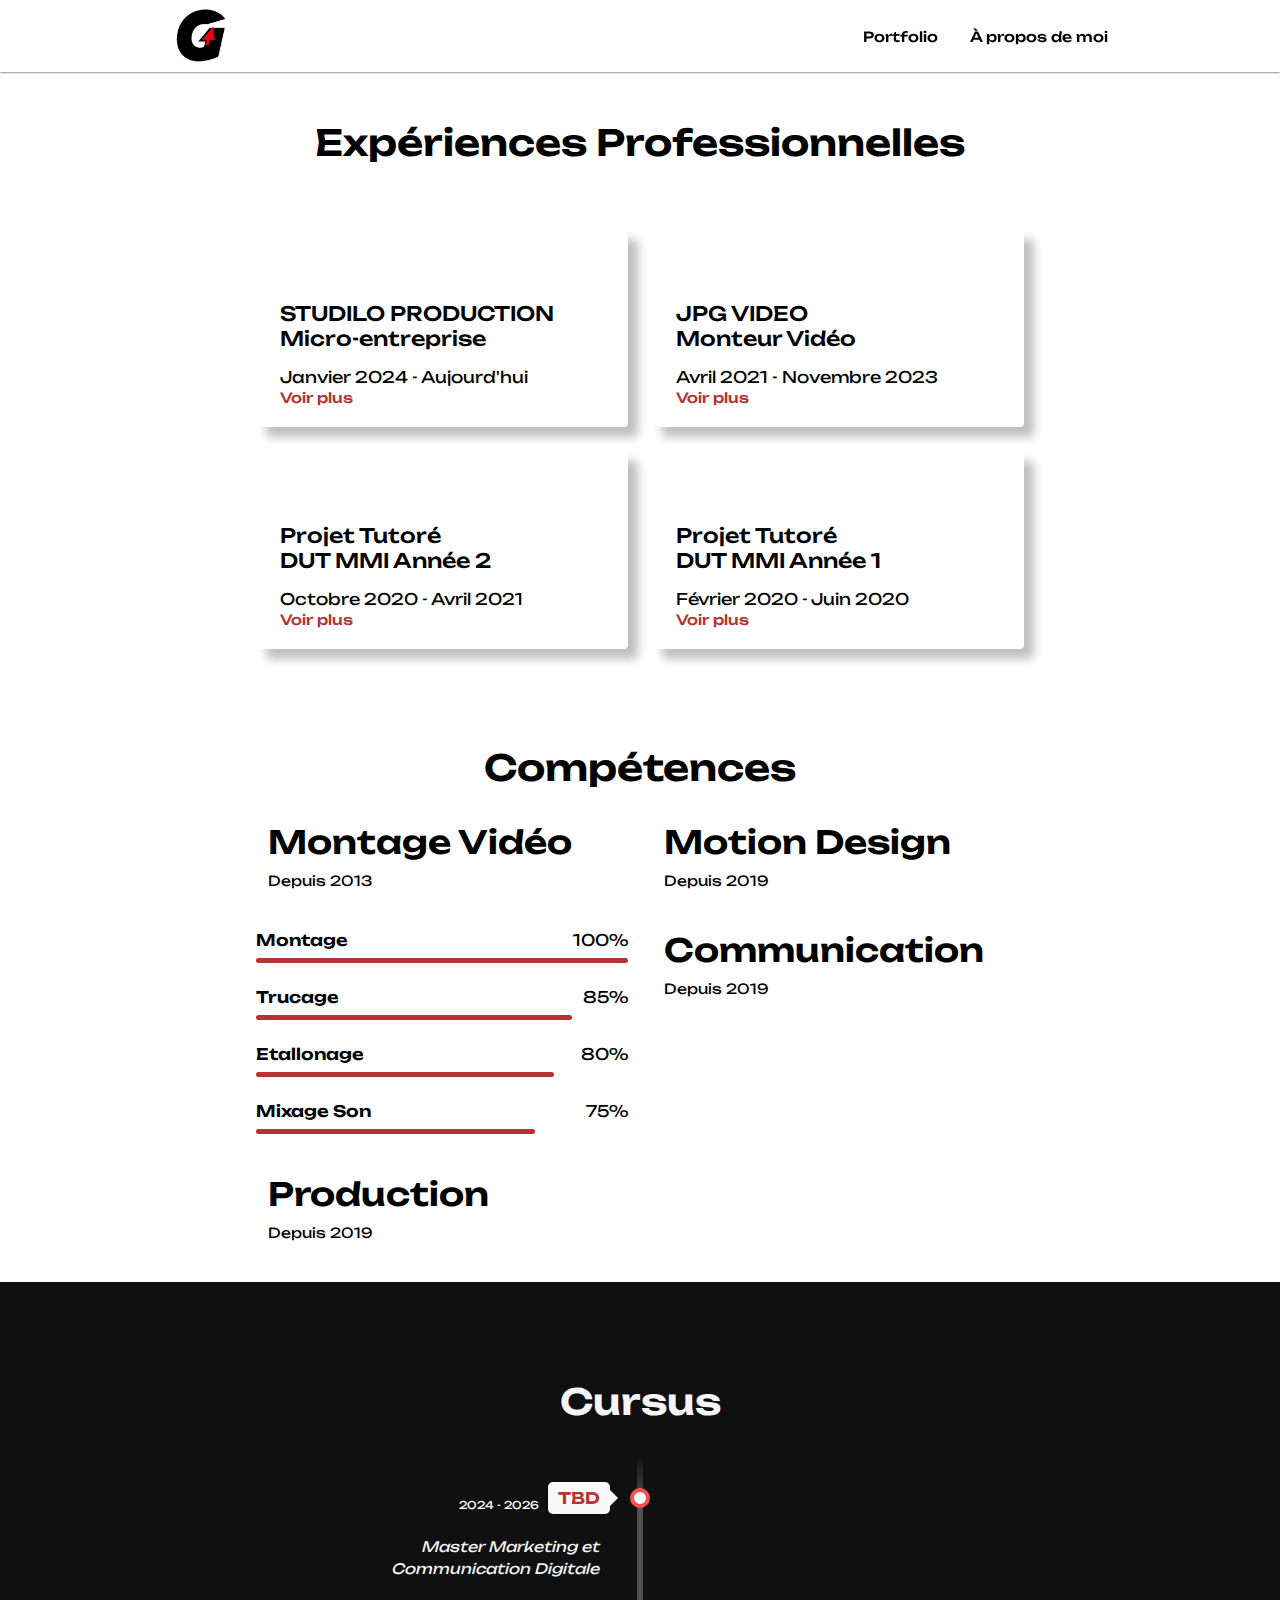
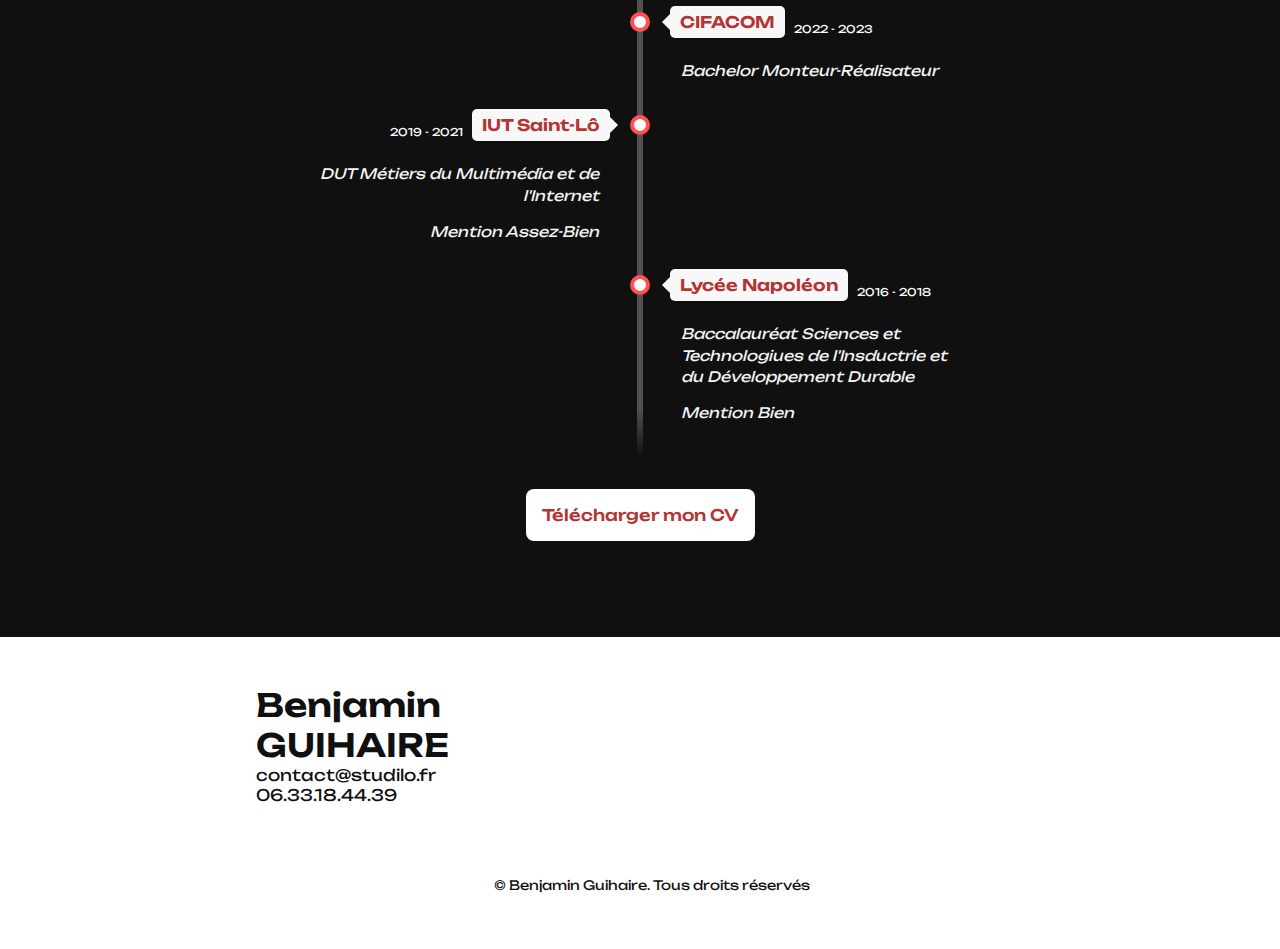
==== commit 95ddc5e8: "Update Apropos.html" ====
--- a/Apropos.html
+++ b/Apropos.html
@@ -574,7 +574,6 @@
                 <div class="footer__container container grid">
                     <div>
                         <h1 class="footer__title">Benjamin GUIHAIRE</h1>
-                        <span class="footer__subtitle">Monteur-Cadreur</span><br>
                         <span class="footer__subtitle">contact@studilo.fr</span><br>
                         <span class="footer__subtitle">06.33.18.44.39</span>
                     </div>
@@ -600,4 +599,4 @@
         <!--==================== MAIN JS ====================-->
         <script src="assets/js/main.js"></script>
     </body>
-</html>+</html>
--- a/assets/css/styles.css
+++ b/assets/css/styles.css
@@ -1,6 +1,6 @@
 /*==================== GOOGLE FONTS ====================*/
  
-@import url('https://fonts.googleapis.com/css2?family=Poppins:wght@400;500;600&display=swap');
+@import url('https://fonts.googleapis.com/css2?family=Unbounded:wght@200..900&display=swap');
 
 
 /*==================== VARIABLES CSS ====================*/
@@ -87,7 +87,7 @@
 
 body {
     margin: 0 0 var(--header-height)0;
-    font-family: var(--body-font);
+    font-family: 'Unbounded', sans-serif;;
     font-size: var (--normal-font-size);
     background-color: var(--body-color);
     color: var(--text-color);
@@ -614,7 +614,7 @@
   .time {
     display: inline-block;
     padding: 4px 1px;
-    background: rgb(181, 51, 51);
+    background: rgb(16, 16, 16);
     margin: .5rem;
     color: white;
   }
@@ -896,17 +896,18 @@
 
 /*==================== EXPERIENCE ====================*/
 .experience__section__title{
-    color:white;
+    color:black;
     font-size: var(--h1-font-size);
     text-align: center;
 }
 
 .experience__section__{
-    background-color: rgb(181, 51, 51);
+    background-color: rgb(255, 255, 255);
 }
 
 .experience__section__2{
-    background-color: rgb(181, 51, 51);
+    background-color: rgb(255, 255, 255);
+    
 }
 
 .experiences__container{
@@ -1028,9 +1029,14 @@
   border: 0; 
 }
 
+.portfolio h2{
+    font-size: 30px;
+    color: white;
+}
 
 .portfolio h3{
     font-size: 30px;
+    color: white;
 }
 
 .portfolio__container{
@@ -1058,12 +1064,14 @@
 .portfolio__title{
     justify-self: center;
     font-size: var(--h3-font-size);
-    margin-bottom: var(--mb-0-5);   
+    margin-bottom: var(--mb-0-5);
+    color: white;
 }
 
 .portfolio__description{
     margin-bottom: var(--mb-0-75);
     justify-self: center;
+    color: white;
 }
 
 .portfolio__button:hover .button__icon{
@@ -1103,7 +1111,7 @@
 }
 /*==================== ECART ====================*/
 .portfolio {
-    margin-top: 100px;
+    margin-top: 0px;
 }
 
 .experiences {
@@ -1111,34 +1119,31 @@
     background-color: rgb(181, 51, 51);
 }
 .home {
-    margin-top: 100px;
+    margin-top: 50px;
 }
 /*==================== CONTACT ME ====================*/
 
 
 /*==================== FOOTER ====================*/
 .footer{
-    padding-top: 2rem;
-    color: whitesmoke;
+    color: rgb(16, 16, 16);
 }
 
 .footer a {
-    color: whitesmoke;
+    color: rgb(16, 16, 16);
 }
 
 .footer a:hover{
-    color: rgb(0,0,0);
+    color: rgb(181, 51, 51);
 }
 
 .footer h1{
     color: rgb(white);
 }
-.footer__container{
-    row-gap: 3.5rem;
-}
+
 
 .footer__bg{
-    background-color: rgb(181, 51, 51);
+    background-color: rgb(255, 255, 255);
     padding: 2rem 0 3rem;
 }
 
@@ -1152,7 +1157,6 @@
 .footer__links{
     display: flex;
     flex-direction: column;
-    row-gap: 1.5rem;
 }
 
 .footer__socials{
@@ -1210,7 +1214,7 @@
 /* For medium devices */
 @media screen and (min-width: 568px){
     .home__content{
-        grid-template-columns:max-content 1fr 1fr;
+        grid-template-columns:max-content 1fr auto;
     }
 
     .home__data{
@@ -1240,7 +1244,7 @@
     }
 
     .section{
-        padding: 0rem 0 2rem;
+        padding: 0rem 0 6rem;
     }
     
     .section__title {
@@ -1284,9 +1288,7 @@
         margin: 0;
     }
 
-    .home__container{
-        row-gap: 5rem;
-    }
+   
     .home__content{
         padding-top: 5.5rem;
         column-gap: 2rem;
@@ -1296,14 +1298,15 @@
         width: 270px;
     }
     .home__scroll{
-        display: block;
+        display: flex;
+        justify-content: center;
     }
     .home__scroll-button{
         margin-left: 3rem;
     }
 
     .about{
-        background-color: rgb(181, 51, 51);
+        background-color: rgb(16, 16, 16);
         padding-bottom: -30px;
         padding-top: 20PX;
     }
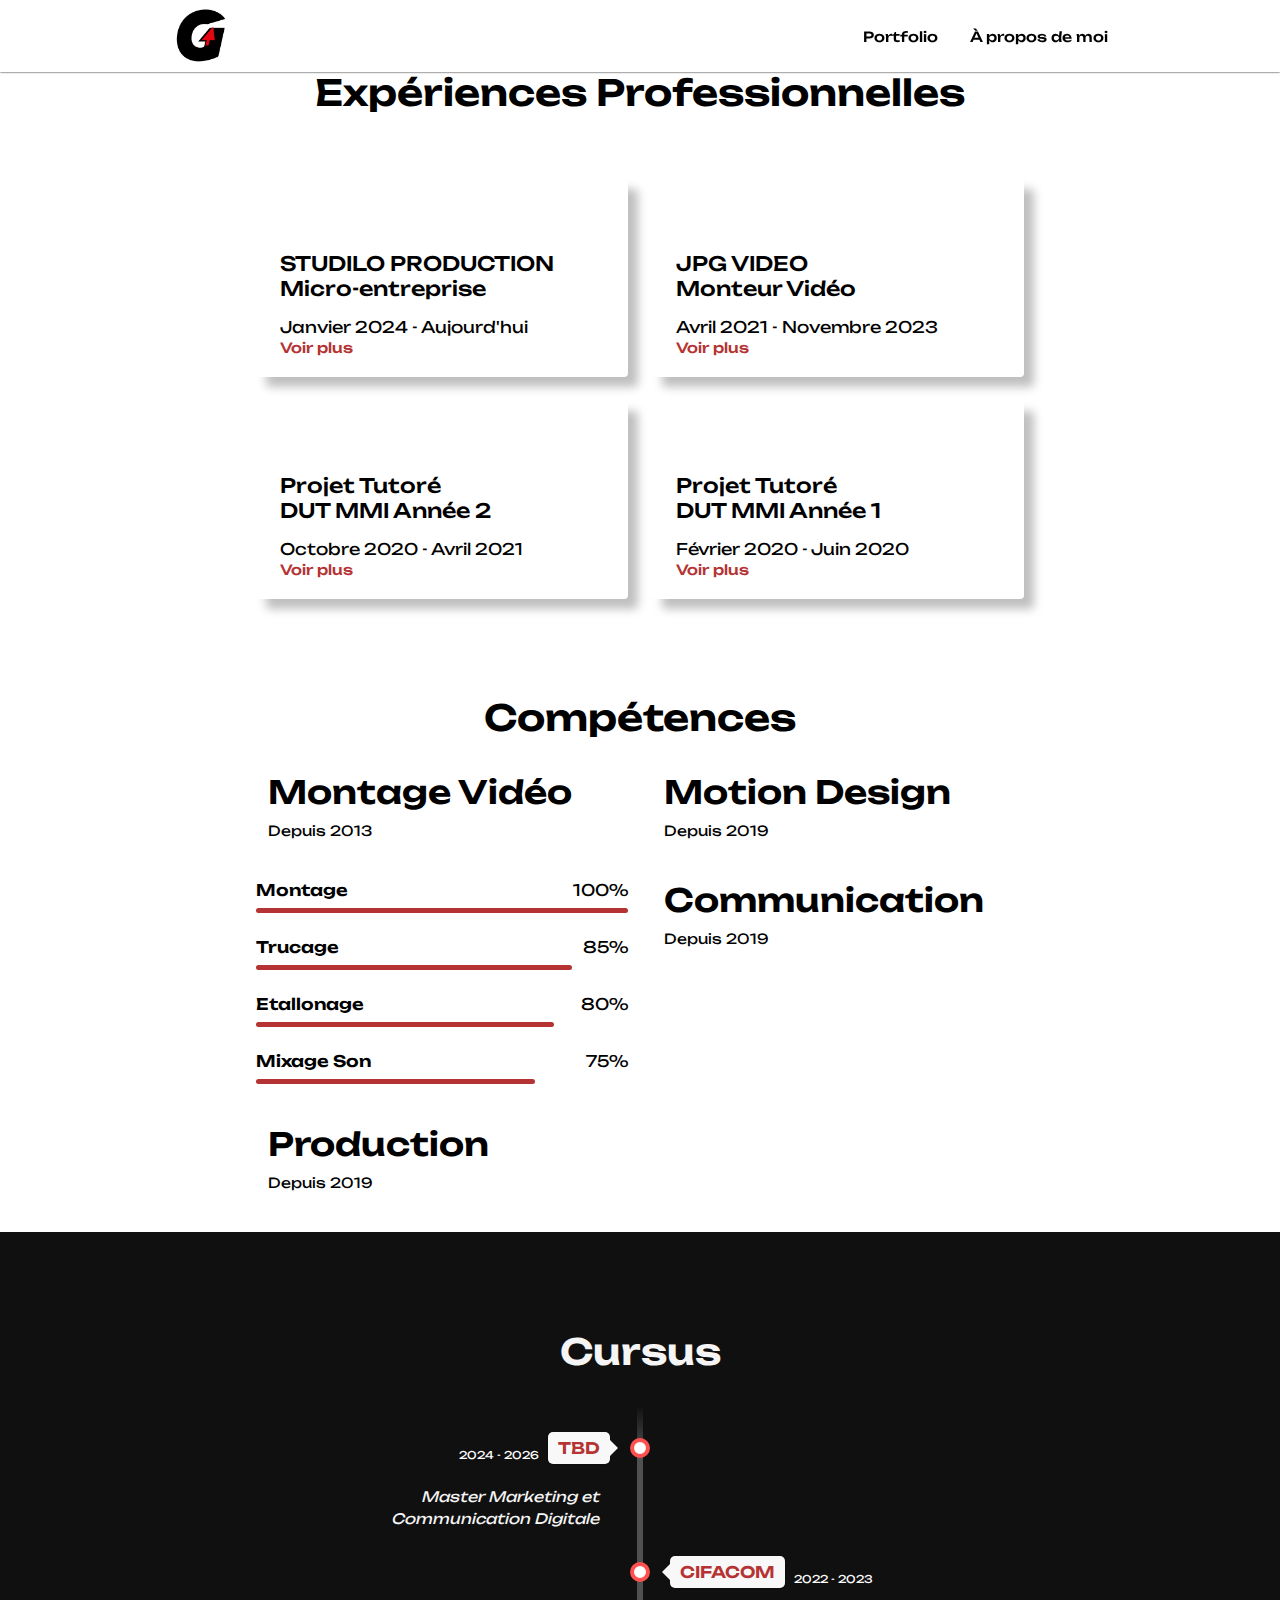
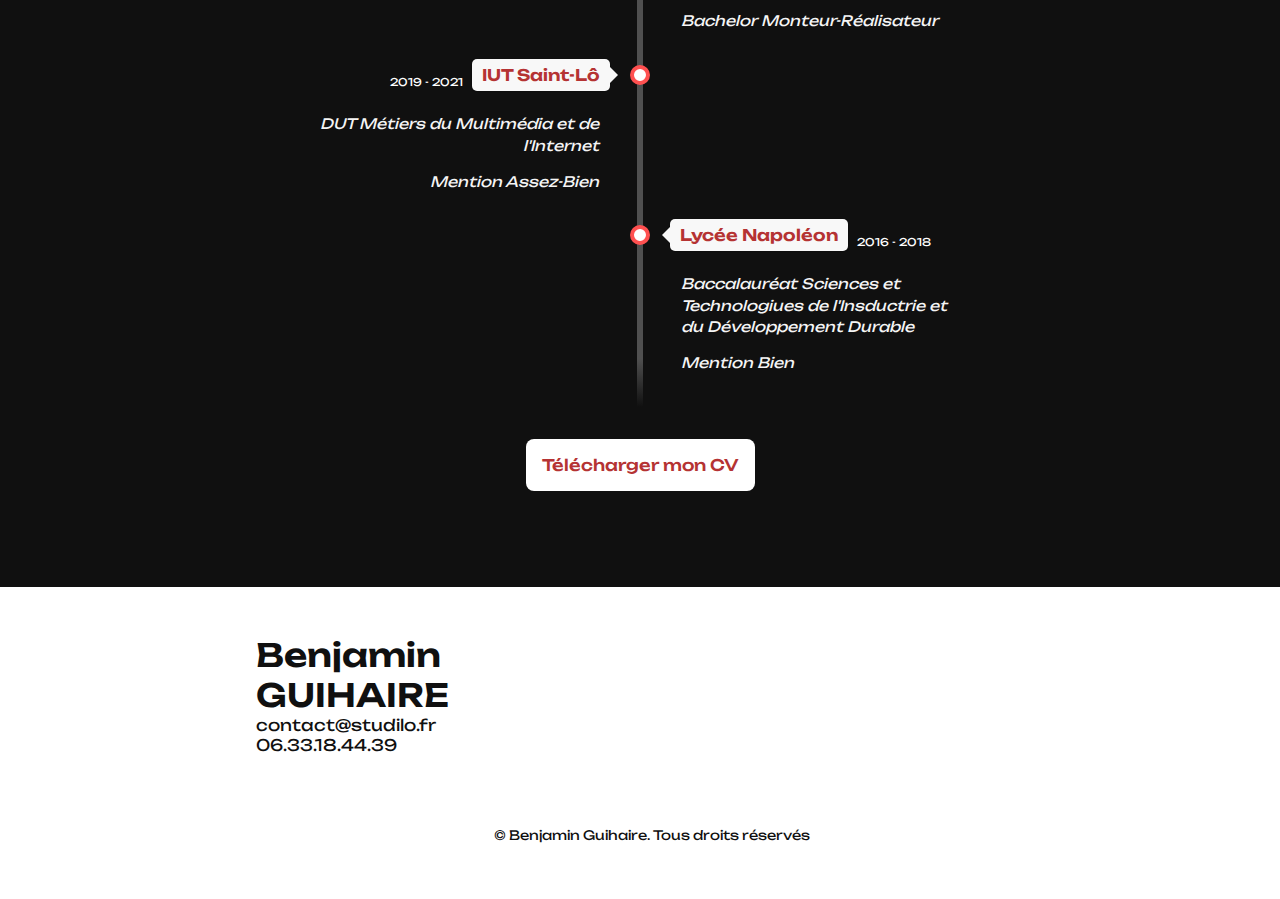
==== commit ced105e6: "Update Apropos.html" ====
--- a/Apropos.html
+++ b/Apropos.html
@@ -51,9 +51,9 @@
         <main class="main"> 
             <!--==================== HOME ====================-->
             
-            <section class="home section" id="home">
+            <section class="home section" id="home" style="margin-top: 0px;padding-top: 0px;">
                 <div class="home__img">
-                    <img src="assets/img/BANNIERE%20ROUGE%202.png"/>  
+                    <img src="assets/img/BANNIERE%20ROUGE%203.png"/>  
                 </div>
             </section>
              <!--==================== EXPERIENCE ====================-->
